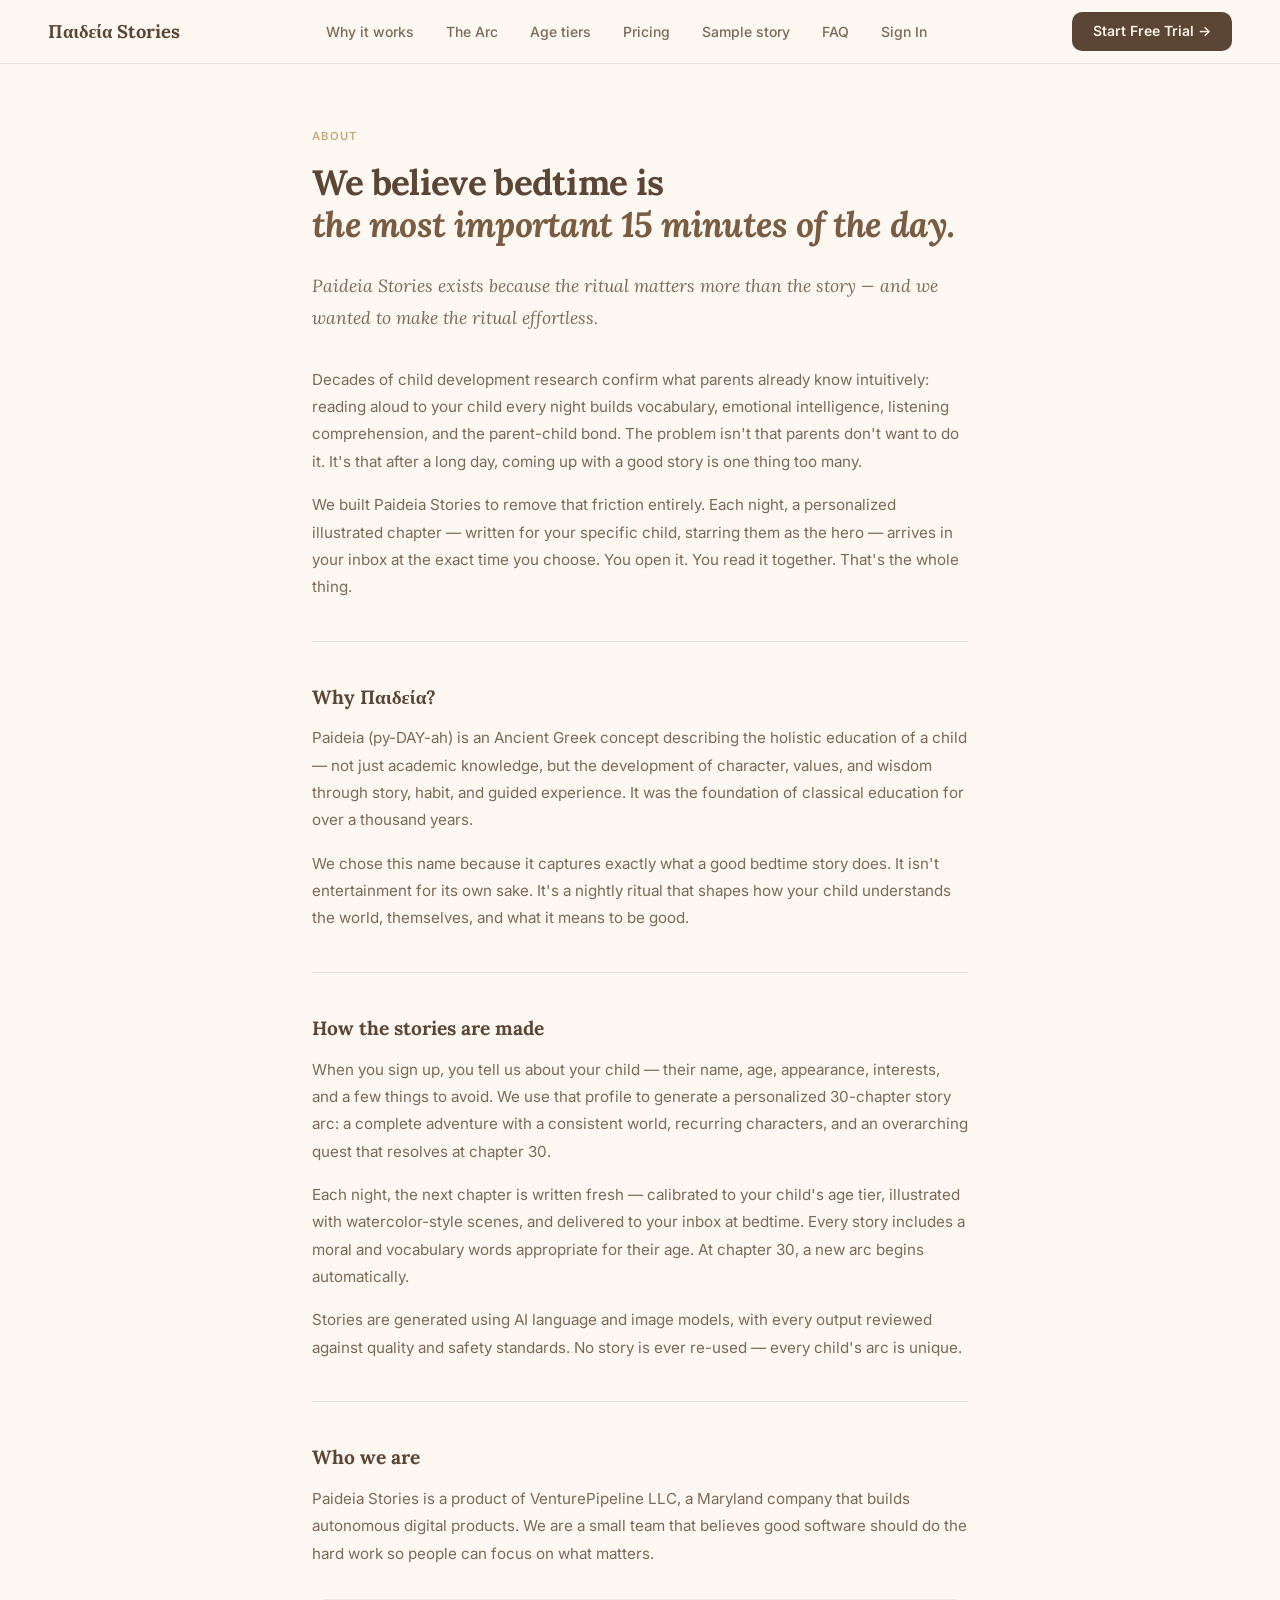
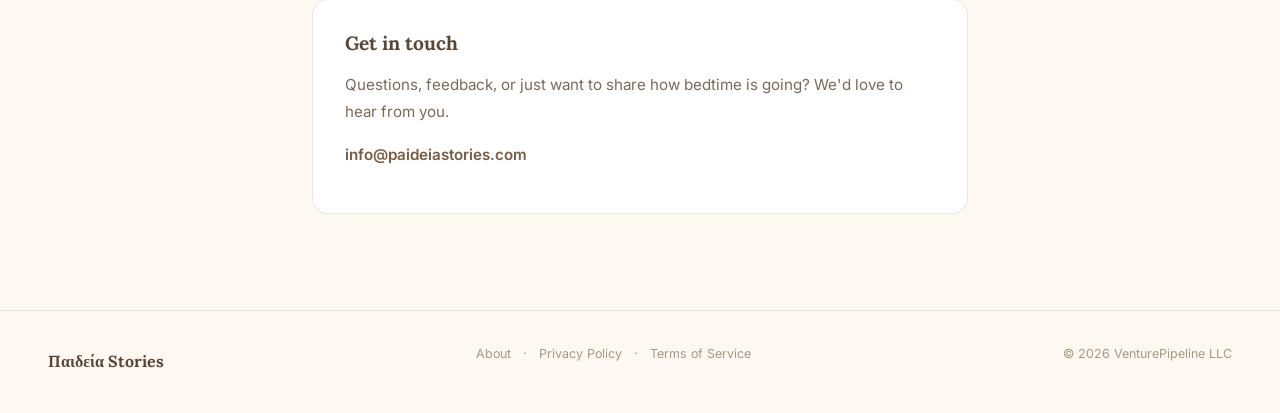
==== about/index.html @ 02741a30 "feat: add About page, favicon, nav fixes, www redirect" ====
<!DOCTYPE html>
<html lang="en">
<head>
<meta charset="UTF-8">
<link rel="icon" type="image/svg+xml" href="/favicon.svg">
<meta name="viewport" content="width=device-width, initial-scale=1.0">
<title>About — Paideia Stories</title>
<link rel="preconnect" href="https://fonts.googleapis.com">
<link rel="preconnect" href="https://fonts.gstatic.com" crossorigin>
<link href="https://fonts.googleapis.com/css2?family=Lora:ital,wght@0,400;0,600;0,700;1,400;1,600&family=Inter:wght@400;500;600;700&display=swap" rel="stylesheet">
<style>
*,*::before,*::after{box-sizing:border-box;margin:0;padding:0}
:root{
  --parchment:#fdf8f2;--parchment2:#f7f0e6;
  --brown:#5b4636;--brown-mid:#7a5c42;--brown-light:#c8a97e;
  --cream:#f9f0e3;--text:#2d2013;--muted:#7a6a58;--faint:#a89880;
  --border:rgba(91,70,54,0.12);--radius:10px;--radius-lg:16px;--radius-xl:24px;
}
html{scroll-behavior:smooth}
body{font-family:'Inter',sans-serif;background:var(--parchment);color:var(--text);font-size:16px;line-height:1.6;-webkit-font-smoothing:antialiased;min-height:100vh}
nav{position:sticky;top:0;z-index:100;background:rgba(253,248,242,0.92);backdrop-filter:blur(16px);border-bottom:1px solid var(--border);padding:0 3rem;display:flex;align-items:center;justify-content:space-between;height:64px}
.nav-logo{font-family:'Lora',serif;font-size:1.15rem;font-weight:700;color:var(--brown);text-decoration:none}
.nav-links{display:flex;align-items:center;gap:2rem;list-style:none}
.nav-links a{color:var(--muted);text-decoration:none;font-size:.875rem;font-weight:500;transition:color .15s}
.nav-links a:hover{color:var(--brown)}
.nav-cta{background:var(--brown);color:var(--cream);border:none;padding:.55rem 1.3rem;border-radius:var(--radius);font-family:'Inter',sans-serif;font-size:.875rem;font-weight:600;cursor:pointer;text-decoration:none;transition:background .15s,transform .1s}
.nav-cta:hover{background:var(--brown-mid);transform:translateY(-1px)}
.page{max-width:720px;margin:0 auto;padding:4rem 2rem 6rem}
.page-eyebrow{font-size:.7rem;font-weight:600;letter-spacing:.12em;text-transform:uppercase;color:var(--brown-light);margin-bottom:1rem}
.page-title{font-family:'Lora',serif;font-size:2.2rem;font-weight:700;letter-spacing:-.02em;color:var(--brown);line-height:1.2;margin-bottom:1.5rem}
.page-title em{font-style:italic;color:var(--brown-mid)}
.lead{font-size:1.1rem;color:var(--muted);line-height:1.8;margin-bottom:2rem;font-family:'Lora',serif;font-style:italic}
h2{font-family:'Lora',serif;font-size:1.2rem;font-weight:700;color:var(--brown);margin-bottom:.75rem;margin-top:2.5rem}
p{color:var(--muted);line-height:1.8;margin-bottom:1rem;font-size:.95rem}
.divider{border:none;border-top:1px solid var(--border);margin:2.5rem 0}
.contact-card{background:#fff;border:1px solid var(--border);border-radius:var(--radius-lg);padding:1.75rem 2rem;margin-top:2rem}
.contact-card h2{margin-top:0}
.contact-card a{color:var(--brown-mid);text-decoration:none;font-weight:600}
.contact-card a:hover{text-decoration:underline}
footer{border-top:1px solid var(--border);padding:2rem 3rem;display:flex;align-items:center;justify-content:space-between;flex-wrap:wrap;gap:1rem}
.footer-logo{font-family:'Lora',serif;font-size:1rem;font-weight:700;color:var(--brown);text-decoration:none}
footer p{font-size:.78rem;color:var(--faint)}
@media(max-width:600px){nav{padding:0 1.25rem}.nav-links{display:none}.page{padding:2.5rem 1.25rem 4rem}footer{padding:1.5rem 1.25rem}}
</style>
<!-- Meta Pixel Code -->
<script>
!function(f,b,e,v,n,t,s)
{if(f.fbq)return;n=f.fbq=function(){n.callMethod?
n.callMethod.apply(n,arguments):n.queue.push(arguments)};
if(!f._fbq)f._fbq=n;n.push=n;n.loaded=!0;n.version='2.0';
n.queue=[];t=b.createElement(e);t.async=!0;
t.src=v;s=b.getElementsByTagName(e)[0];
s.parentNode.insertBefore(t,s)}(window, document,'script',
'https://connect.facebook.net/en_US/fbevents.js');
fbq('init', '1517837789692750');
fbq('track', 'PageView');
</script>
<noscript><img height="1" width="1" style="display:none"
src="https://www.facebook.com/tr?id=1517837789692750&ev=PageView&noscript=1"
/></noscript>
<!-- End Meta Pixel Code -->
</head>
<body>

<nav>
  <a href="/" class="nav-logo">Παιδεία Stories</a>
  <ul class="nav-links">
    <li><a href="/#why">Why it works</a></li>
    <li><a href="/#arc">The Arc</a></li>
    <li><a href="/#ages">Age tiers</a></li>
    <li><a href="/#pricing">Pricing</a></li>
    <li><a href="/sample/">Sample story</a></li>
    <li><a href="/faq/">FAQ</a></li>
    <li><a href="/login/">Sign In</a></li>
  </ul>
  <a href="/start/" class="nav-cta">Start Free Trial →</a>
</nav>

<div class="page">
  <div class="page-eyebrow">About</div>
  <h1 class="page-title">We believe bedtime is<br><em>the most important 15 minutes of the day.</em></h1>

  <p class="lead">Paideia Stories exists because the ritual matters more than the story — and we wanted to make the ritual effortless.</p>

  <p>Decades of child development research confirm what parents already know intuitively: reading aloud to your child every night builds vocabulary, emotional intelligence, listening comprehension, and the parent-child bond. The problem isn't that parents don't want to do it. It's that after a long day, coming up with a good story is one thing too many.</p>

  <p>We built Paideia Stories to remove that friction entirely. Each night, a personalized illustrated chapter — written for your specific child, starring them as the hero — arrives in your inbox at the exact time you choose. You open it. You read it together. That's the whole thing.</p>

  <hr class="divider">

  <h2>Why Παιδεία?</h2>

  <p>Paideia (py-DAY-ah) is an Ancient Greek concept describing the holistic education of a child — not just academic knowledge, but the development of character, values, and wisdom through story, habit, and guided experience. It was the foundation of classical education for over a thousand years.</p>

  <p>We chose this name because it captures exactly what a good bedtime story does. It isn't entertainment for its own sake. It's a nightly ritual that shapes how your child understands the world, themselves, and what it means to be good.</p>

  <hr class="divider">

  <h2>How the stories are made</h2>

  <p>When you sign up, you tell us about your child — their name, age, appearance, interests, and a few things to avoid. We use that profile to generate a personalized 30-chapter story arc: a complete adventure with a consistent world, recurring characters, and an overarching quest that resolves at chapter 30.</p>

  <p>Each night, the next chapter is written fresh — calibrated to your child's age tier, illustrated with watercolor-style scenes, and delivered to your inbox at bedtime. Every story includes a moral and vocabulary words appropriate for their age. At chapter 30, a new arc begins automatically.</p>

  <p>Stories are generated using AI language and image models, with every output reviewed against quality and safety standards. No story is ever re-used — every child's arc is unique.</p>

  <hr class="divider">

  <h2>Who we are</h2>

  <p>Paideia Stories is a product of VenturePipeline LLC, a Maryland company that builds autonomous digital products. We are a small team that believes good software should do the hard work so people can focus on what matters.</p>

  <div class="contact-card">
    <h2>Get in touch</h2>
    <p>Questions, feedback, or just want to share how bedtime is going? We'd love to hear from you.</p>
    <p><a href="mailto:info@paideiastories.com">info@paideiastories.com</a></p>
  </div>
</div>

<footer>
  <a href="/" class="footer-logo">Παιδεία Stories</a>
  <p>
    <a href="/about/" style="color:inherit;text-decoration:none">About</a>
    <span style="margin:0 0.5rem">·</span>
    <a href="/privacy/" style="color:inherit;text-decoration:none">Privacy Policy</a>
    <span style="margin:0 0.5rem">·</span>
    <a href="/terms/" style="color:inherit;text-decoration:none">Terms of Service</a>
  </p>
  <p>© 2026 VenturePipeline LLC</p>
</footer>

</body>
</html>
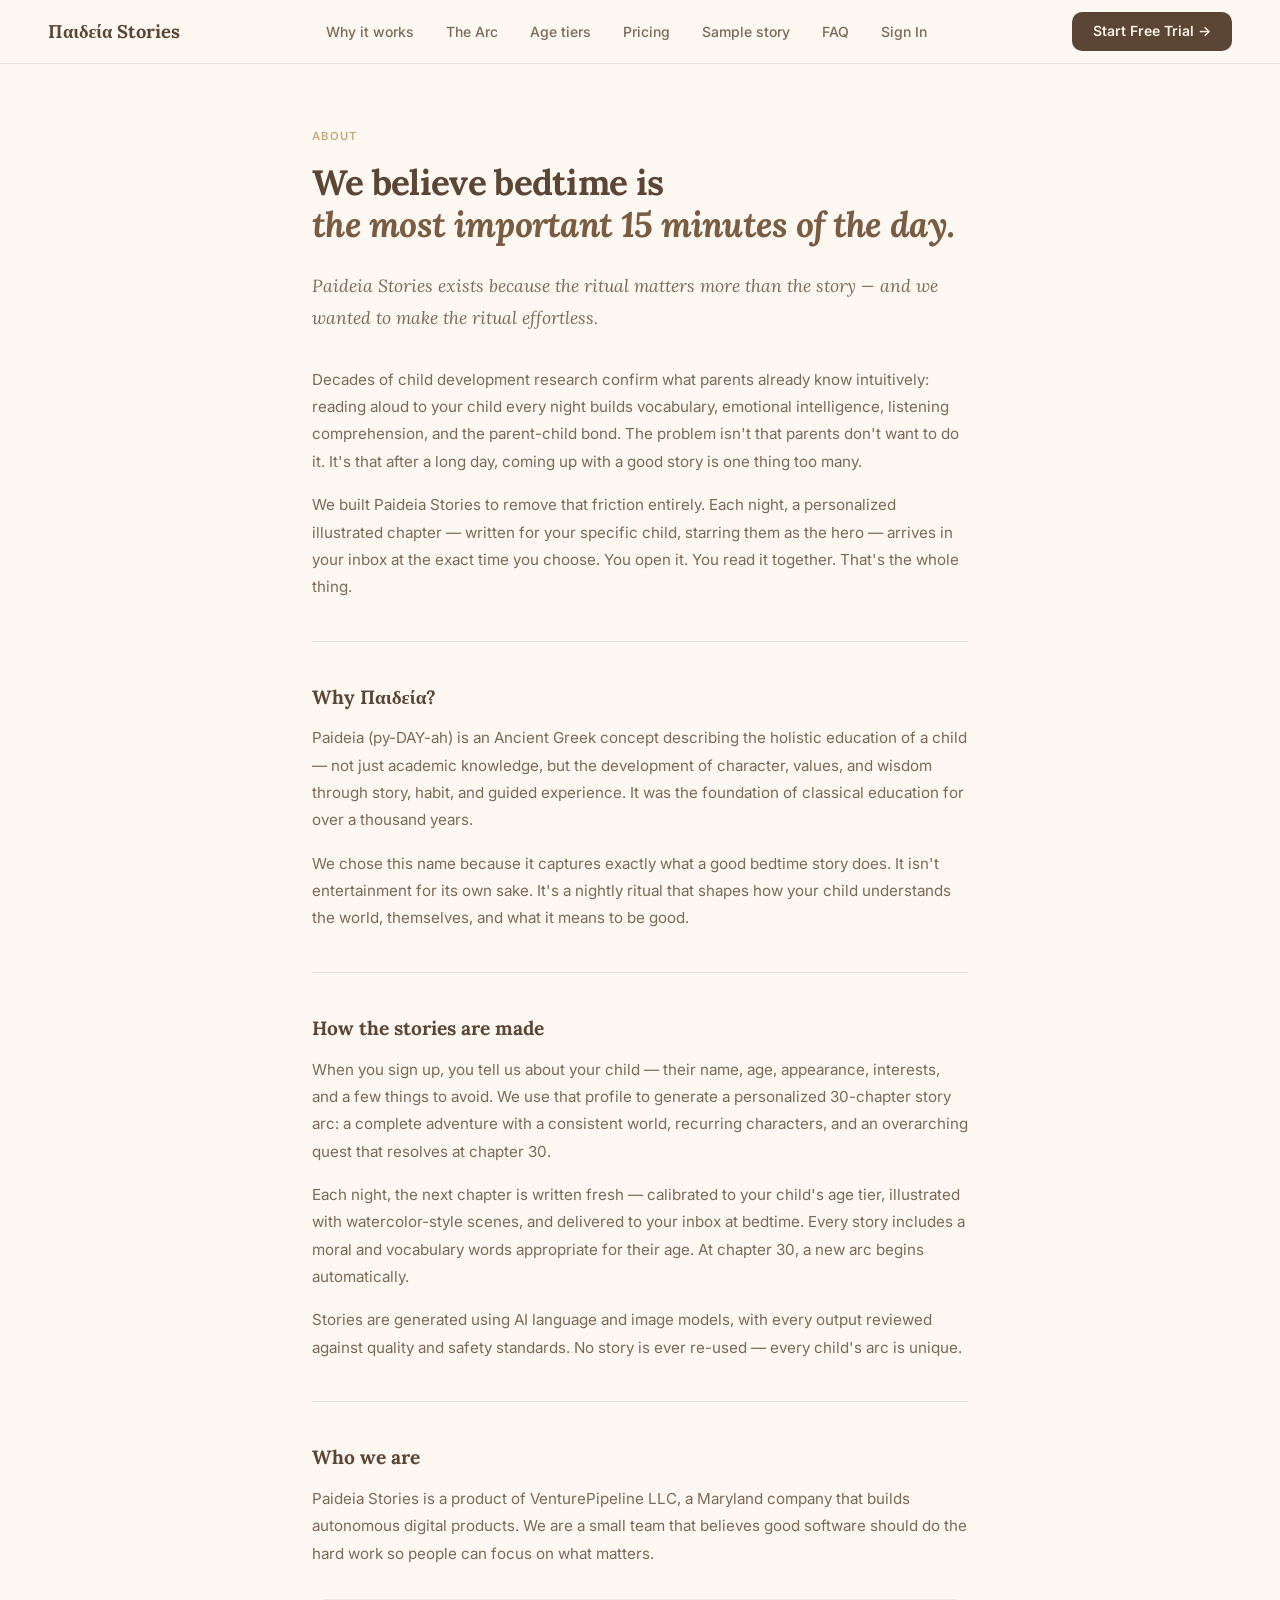
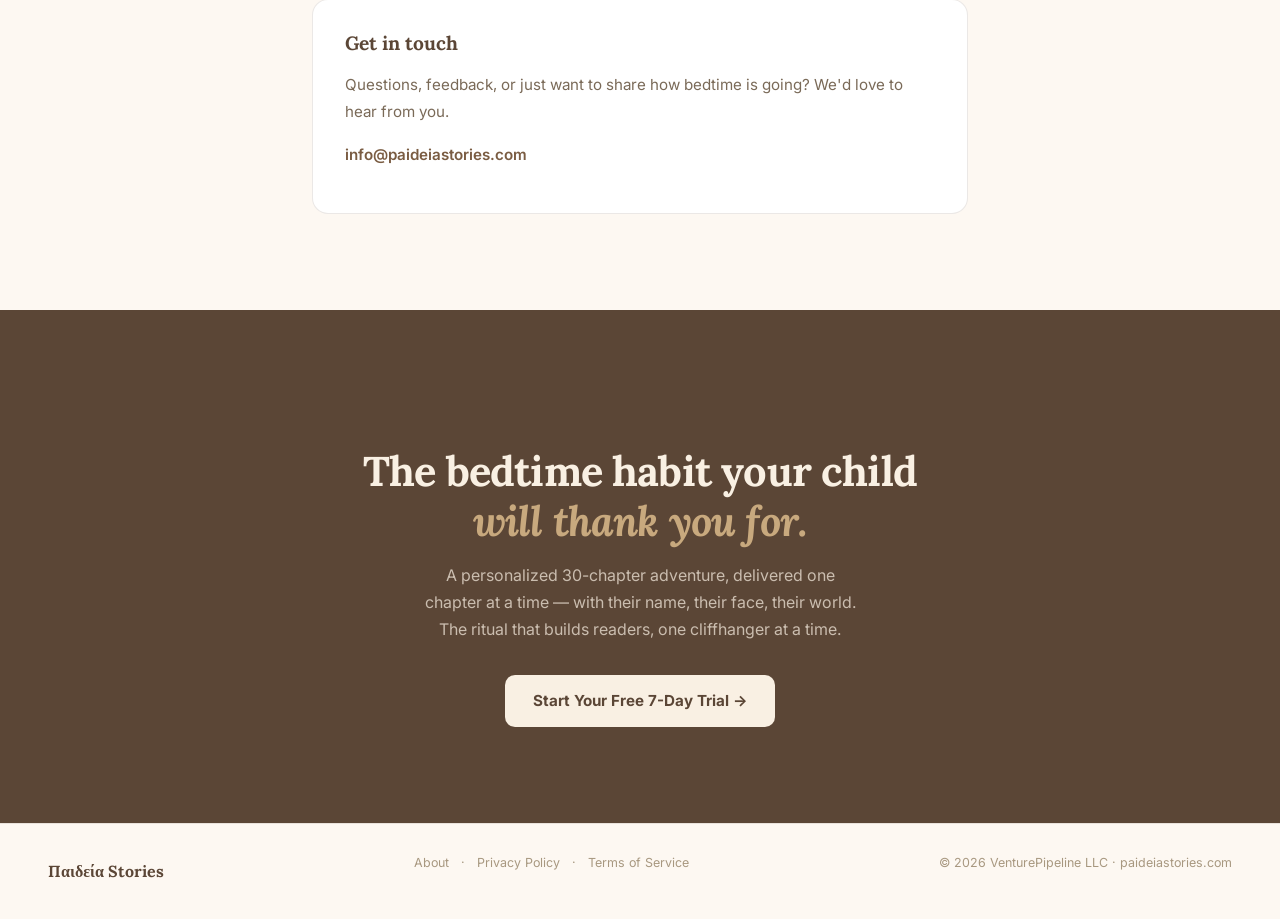
==== commit ef95e2bb: "fix: add CTA band and consistent footer to all pages" ====
--- a/about/index.html
+++ b/about/index.html
@@ -41,6 +41,15 @@
 .footer-logo{font-family:'Lora',serif;font-size:1rem;font-weight:700;color:var(--brown);text-decoration:none}
 footer p{font-size:.78rem;color:var(--faint)}
 @media(max-width:600px){nav{padding:0 1.25rem}.nav-links{display:none}.page{padding:2.5rem 1.25rem 4rem}footer{padding:1.5rem 1.25rem}}
+.footer-logo{font-family:'Lora',serif;font-size:1rem;font-weight:700;color:var(--brown);text-decoration:none}
+footer{border-top:1px solid var(--border);padding:1.75rem 3rem;display:flex;align-items:center;justify-content:space-between;flex-wrap:wrap;gap:1rem}
+footer p{font-size:.78rem;color:var(--faint)}
+.cta-section{background:var(--brown);padding:6rem 3rem;text-align:center}
+.cta-section h2{font-family:'Lora',serif;font-size:clamp(1.9rem,4vw,2.6rem);font-weight:700;letter-spacing:-.02em;line-height:1.2;color:var(--cream);margin-bottom:1rem}
+.cta-section h2 em{font-style:italic;color:var(--brown-light)}
+.cta-section p{color:rgba(249,240,227,.7);font-size:1rem;max-width:440px;margin:0 auto 2rem;line-height:1.7}
+.btn-primary-light{display:inline-flex;align-items:center;gap:.5rem;background:var(--cream);color:var(--brown);border:none;padding:.875rem 1.75rem;border-radius:var(--radius);font-family:'Inter',sans-serif;font-size:.95rem;font-weight:700;text-decoration:none;transition:background .15s,transform .1s;cursor:pointer}
+.btn-primary-light:hover{background:var(--parchment2);transform:translateY(-1px)}
 </style>
 <!-- Meta Pixel Code -->
 <script>
@@ -117,6 +126,12 @@
   </div>
 </div>
 
+<section class="cta-section">
+  <h2>The bedtime habit your child<br><em>will thank you for.</em></h2>
+  <p>A personalized 30-chapter adventure, delivered one chapter at a time — with their name, their face, their world. The ritual that builds readers, one cliffhanger at a time.</p>
+  <a href="/start/" class="btn-primary-light">Start Your Free 7-Day Trial →</a>
+</section>
+
 <footer>
   <a href="/" class="footer-logo">Παιδεία Stories</a>
   <p>
@@ -126,7 +141,7 @@
     <span style="margin:0 0.5rem">·</span>
     <a href="/terms/" style="color:inherit;text-decoration:none">Terms of Service</a>
   </p>
-  <p>© 2026 VenturePipeline LLC</p>
+  <p>© 2026 VenturePipeline LLC · paideiastories.com</p>
 </footer>
 
 </body>
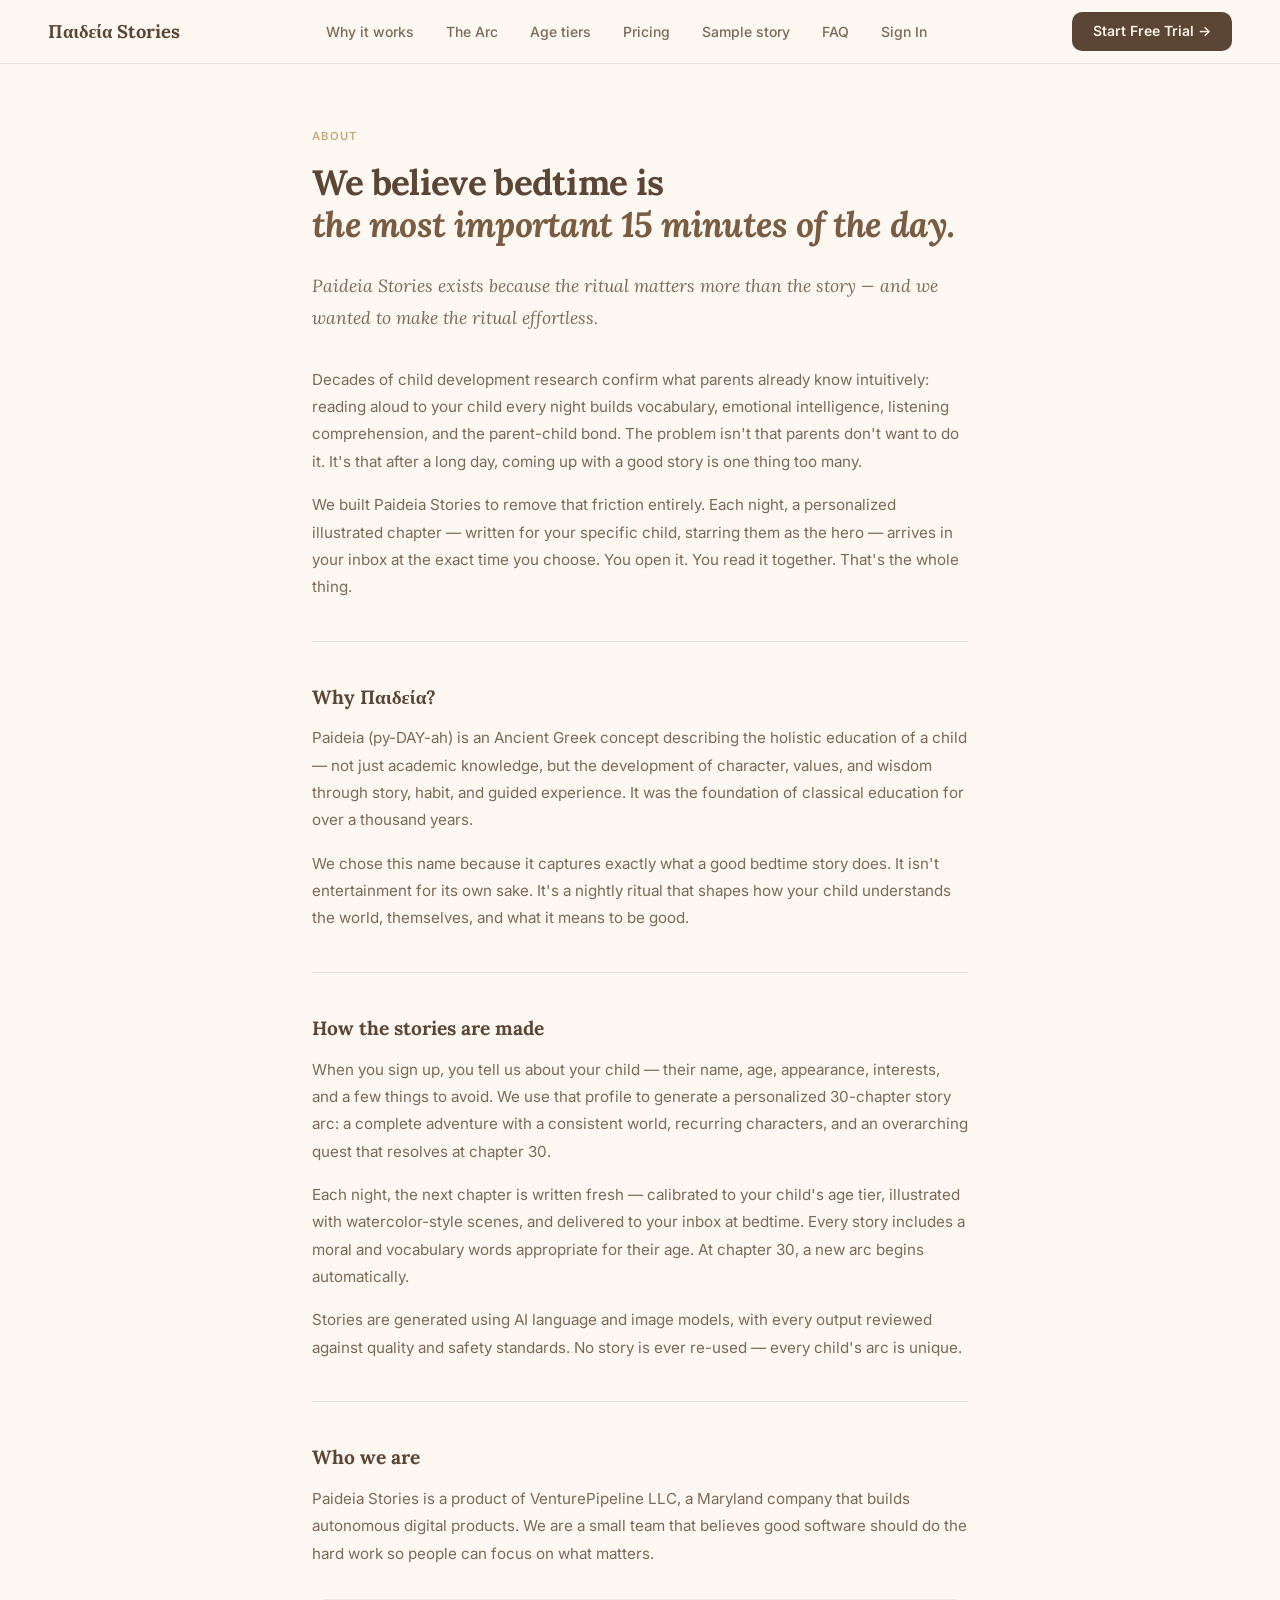
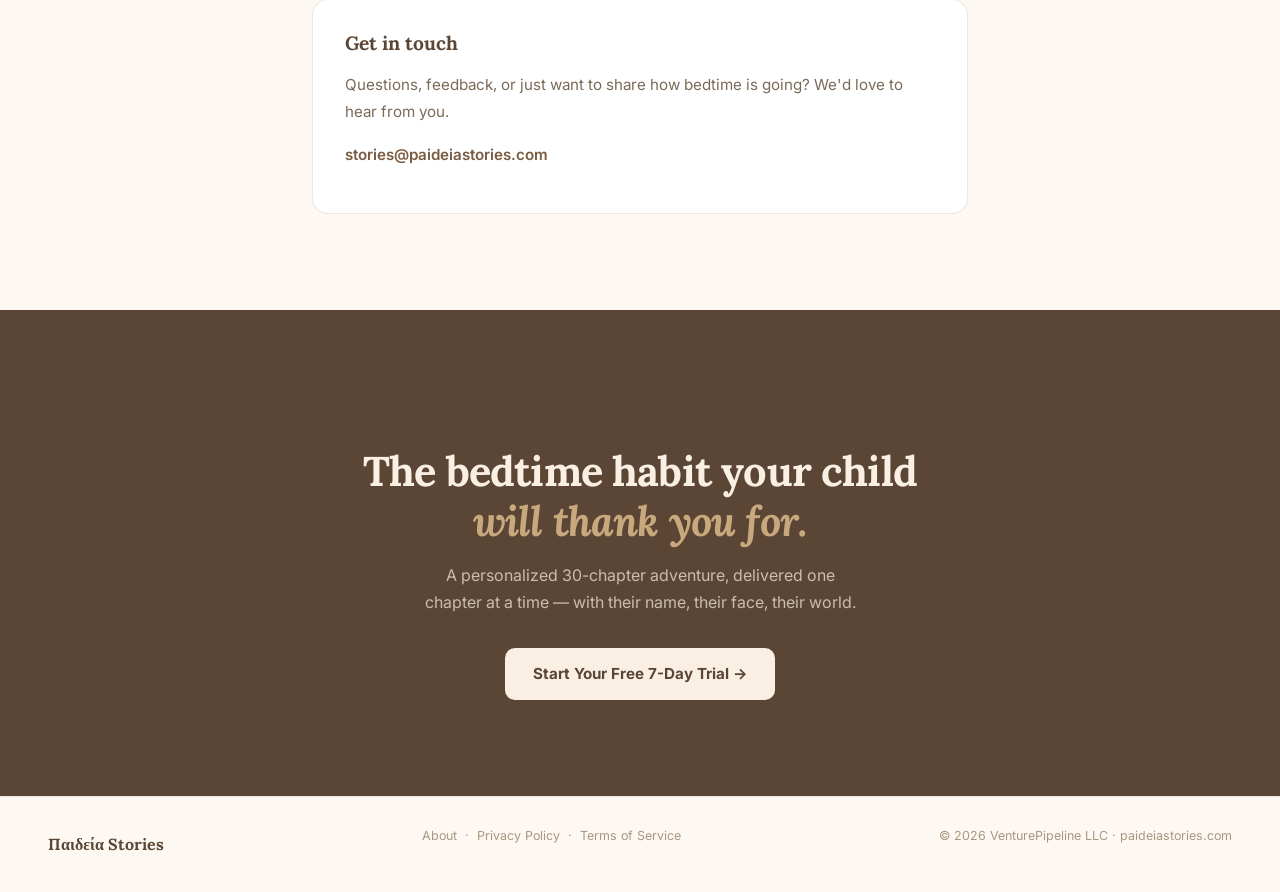
==== commit bb9fa0ce: "refactor: shared CSS/JS + hamburger mobile nav across all 11 pages" ====
--- a/about/index.html
+++ b/about/index.html
@@ -8,23 +8,10 @@
 <link rel="preconnect" href="https://fonts.googleapis.com">
 <link rel="preconnect" href="https://fonts.gstatic.com" crossorigin>
 <link href="https://fonts.googleapis.com/css2?family=Lora:ital,wght@0,400;0,600;0,700;1,400;1,600&family=Inter:wght@400;500;600;700&display=swap" rel="stylesheet">
+<link rel="stylesheet" href="/css/paideia.css">
+<script src="/js/pixel.js"></script>
+<noscript><img height="1" width="1" style="display:none" src="https://www.facebook.com/tr?id=1517837789692750&ev=PageView&noscript=1"/></noscript>
 <style>
-*,*::before,*::after{box-sizing:border-box;margin:0;padding:0}
-:root{
-  --parchment:#fdf8f2;--parchment2:#f7f0e6;
-  --brown:#5b4636;--brown-mid:#7a5c42;--brown-light:#c8a97e;
-  --cream:#f9f0e3;--text:#2d2013;--muted:#7a6a58;--faint:#a89880;
-  --border:rgba(91,70,54,0.12);--radius:10px;--radius-lg:16px;--radius-xl:24px;
-}
-html{scroll-behavior:smooth}
-body{font-family:'Inter',sans-serif;background:var(--parchment);color:var(--text);font-size:16px;line-height:1.6;-webkit-font-smoothing:antialiased;min-height:100vh}
-nav{position:sticky;top:0;z-index:100;background:rgba(253,248,242,0.92);backdrop-filter:blur(16px);border-bottom:1px solid var(--border);padding:0 3rem;display:flex;align-items:center;justify-content:space-between;height:64px}
-.nav-logo{font-family:'Lora',serif;font-size:1.15rem;font-weight:700;color:var(--brown);text-decoration:none}
-.nav-links{display:flex;align-items:center;gap:2rem;list-style:none}
-.nav-links a{color:var(--muted);text-decoration:none;font-size:.875rem;font-weight:500;transition:color .15s}
-.nav-links a:hover{color:var(--brown)}
-.nav-cta{background:var(--brown);color:var(--cream);border:none;padding:.55rem 1.3rem;border-radius:var(--radius);font-family:'Inter',sans-serif;font-size:.875rem;font-weight:600;cursor:pointer;text-decoration:none;transition:background .15s,transform .1s}
-.nav-cta:hover{background:var(--brown-mid);transform:translateY(-1px)}
 .page{max-width:720px;margin:0 auto;padding:4rem 2rem 6rem}
 .page-eyebrow{font-size:.7rem;font-weight:600;letter-spacing:.12em;text-transform:uppercase;color:var(--brown-light);margin-bottom:1rem}
 .page-title{font-family:'Lora',serif;font-size:2.2rem;font-weight:700;letter-spacing:-.02em;color:var(--brown);line-height:1.2;margin-bottom:1.5rem}
@@ -37,41 +24,12 @@
 .contact-card h2{margin-top:0}
 .contact-card a{color:var(--brown-mid);text-decoration:none;font-weight:600}
 .contact-card a:hover{text-decoration:underline}
-footer{border-top:1px solid var(--border);padding:2rem 3rem;display:flex;align-items:center;justify-content:space-between;flex-wrap:wrap;gap:1rem}
-.footer-logo{font-family:'Lora',serif;font-size:1rem;font-weight:700;color:var(--brown);text-decoration:none}
-footer p{font-size:.78rem;color:var(--faint)}
-@media(max-width:600px){nav{padding:0 1.25rem}.nav-links{display:none}.page{padding:2.5rem 1.25rem 4rem}footer{padding:1.5rem 1.25rem}}
-.footer-logo{font-family:'Lora',serif;font-size:1rem;font-weight:700;color:var(--brown);text-decoration:none}
-footer{border-top:1px solid var(--border);padding:1.75rem 3rem;display:flex;align-items:center;justify-content:space-between;flex-wrap:wrap;gap:1rem}
-footer p{font-size:.78rem;color:var(--faint)}
-.cta-section{background:var(--brown);padding:6rem 3rem;text-align:center}
-.cta-section h2{font-family:'Lora',serif;font-size:clamp(1.9rem,4vw,2.6rem);font-weight:700;letter-spacing:-.02em;line-height:1.2;color:var(--cream);margin-bottom:1rem}
-.cta-section h2 em{font-style:italic;color:var(--brown-light)}
-.cta-section p{color:rgba(249,240,227,.7);font-size:1rem;max-width:440px;margin:0 auto 2rem;line-height:1.7}
-.btn-primary-light{display:inline-flex;align-items:center;gap:.5rem;background:var(--cream);color:var(--brown);border:none;padding:.875rem 1.75rem;border-radius:var(--radius);font-family:'Inter',sans-serif;font-size:.95rem;font-weight:700;text-decoration:none;transition:background .15s,transform .1s;cursor:pointer}
-.btn-primary-light:hover{background:var(--parchment2);transform:translateY(-1px)}
+@media(max-width:600px){.page{padding:2.5rem 1.25rem 4rem}}
 </style>
-<!-- Meta Pixel Code -->
-<script>
-!function(f,b,e,v,n,t,s)
-{if(f.fbq)return;n=f.fbq=function(){n.callMethod?
-n.callMethod.apply(n,arguments):n.queue.push(arguments)};
-if(!f._fbq)f._fbq=n;n.push=n;n.loaded=!0;n.version='2.0';
-n.queue=[];t=b.createElement(e);t.async=!0;
-t.src=v;s=b.getElementsByTagName(e)[0];
-s.parentNode.insertBefore(t,s)}(window, document,'script',
-'https://connect.facebook.net/en_US/fbevents.js');
-fbq('init', '1517837789692750');
-fbq('track', 'PageView');
-</script>
-<noscript><img height="1" width="1" style="display:none"
-src="https://www.facebook.com/tr?id=1517837789692750&ev=PageView&noscript=1"
-/></noscript>
-<!-- End Meta Pixel Code -->
 </head>
 <body>
 
-<nav>
+<nav class="site-nav">
   <a href="/" class="nav-logo">Παιδεία Stories</a>
   <ul class="nav-links">
     <li><a href="/#why">Why it works</a></li>
@@ -83,7 +41,21 @@
     <li><a href="/login/">Sign In</a></li>
   </ul>
   <a href="/start/" class="nav-cta">Start Free Trial →</a>
+  <button class="nav-hamburger" id="nav-hamburger" aria-label="Open menu">
+    <span></span><span></span><span></span>
+  </button>
 </nav>
+<div class="nav-mobile" id="nav-mobile">
+  <a href="/#why">Why it works</a>
+  <a href="/#arc">The Arc</a>
+  <a href="/#ages">Age tiers</a>
+  <a href="/#pricing">Pricing</a>
+  <a href="/sample/">Sample story</a>
+  <a href="/faq/">FAQ</a>
+  <a href="/login/">Sign In</a>
+  <a href="/start/" class="nav-cta-mobile">Start Free Trial →</a>
+</div>
+<script src="/js/nav.js"></script>
 
 <div class="page">
   <div class="page-eyebrow">About</div>
@@ -98,51 +70,38 @@
   <hr class="divider">
 
   <h2>Why Παιδεία?</h2>
-
   <p>Paideia (py-DAY-ah) is an Ancient Greek concept describing the holistic education of a child — not just academic knowledge, but the development of character, values, and wisdom through story, habit, and guided experience. It was the foundation of classical education for over a thousand years.</p>
-
   <p>We chose this name because it captures exactly what a good bedtime story does. It isn't entertainment for its own sake. It's a nightly ritual that shapes how your child understands the world, themselves, and what it means to be good.</p>
 
   <hr class="divider">
 
   <h2>How the stories are made</h2>
-
   <p>When you sign up, you tell us about your child — their name, age, appearance, interests, and a few things to avoid. We use that profile to generate a personalized 30-chapter story arc: a complete adventure with a consistent world, recurring characters, and an overarching quest that resolves at chapter 30.</p>
-
   <p>Each night, the next chapter is written fresh — calibrated to your child's age tier, illustrated with watercolor-style scenes, and delivered to your inbox at bedtime. Every story includes a moral and vocabulary words appropriate for their age. At chapter 30, a new arc begins automatically.</p>
-
   <p>Stories are generated using AI language and image models, with every output reviewed against quality and safety standards. No story is ever re-used — every child's arc is unique.</p>
 
   <hr class="divider">
 
   <h2>Who we are</h2>
-
   <p>Paideia Stories is a product of VenturePipeline LLC, a Maryland company that builds autonomous digital products. We are a small team that believes good software should do the hard work so people can focus on what matters.</p>
 
   <div class="contact-card">
     <h2>Get in touch</h2>
     <p>Questions, feedback, or just want to share how bedtime is going? We'd love to hear from you.</p>
-    <p><a href="mailto:info@paideiastories.com">info@paideiastories.com</a></p>
+    <p><a href="mailto:stories@paideiastories.com">stories@paideiastories.com</a></p>
   </div>
 </div>
 
 <section class="cta-section">
   <h2>The bedtime habit your child<br><em>will thank you for.</em></h2>
-  <p>A personalized 30-chapter adventure, delivered one chapter at a time — with their name, their face, their world. The ritual that builds readers, one cliffhanger at a time.</p>
+  <p>A personalized 30-chapter adventure, delivered one chapter at a time — with their name, their face, their world.</p>
   <a href="/start/" class="btn-primary-light">Start Your Free 7-Day Trial →</a>
 </section>
 
-<footer>
+<footer class="site-footer">
   <a href="/" class="footer-logo">Παιδεία Stories</a>
-  <p>
-    <a href="/about/" style="color:inherit;text-decoration:none">About</a>
-    <span style="margin:0 0.5rem">·</span>
-    <a href="/privacy/" style="color:inherit;text-decoration:none">Privacy Policy</a>
-    <span style="margin:0 0.5rem">·</span>
-    <a href="/terms/" style="color:inherit;text-decoration:none">Terms of Service</a>
-  </p>
+  <p><a href="/about/" style="color:inherit;text-decoration:none">About</a><span style="margin:0 .5rem">·</span><a href="/privacy/" style="color:inherit;text-decoration:none">Privacy Policy</a><span style="margin:0 .5rem">·</span><a href="/terms/" style="color:inherit;text-decoration:none">Terms of Service</a></p>
   <p>© 2026 VenturePipeline LLC · paideiastories.com</p>
 </footer>
-
 </body>
 </html>
--- a/css/paideia.css
+++ b/css/paideia.css
@@ -0,0 +1,94 @@
+/* Paideia Stories — Shared Stylesheet */
+
+*,*::before,*::after{box-sizing:border-box;margin:0;padding:0}
+
+:root{
+  --parchment:#fdf8f2;--parchment2:#f7f0e6;
+  --brown:#5b4636;--brown-mid:#7a5c42;--brown-light:#c8a97e;
+  --cream:#f9f0e3;--text:#2d2013;--muted:#7a6a58;--faint:#a89880;
+  --border:rgba(91,70,54,0.12);--radius:10px;--radius-lg:16px;--radius-xl:24px;
+  --green:#3a6b4a;--green-bg:rgba(58,107,74,.08);--green-border:rgba(58,107,74,.25);
+  --red:#8b2c2c;--red-bg:rgba(139,44,44,.07);--red-border:rgba(139,44,44,.2);
+}
+
+html{scroll-behavior:smooth}
+body{font-family:'Inter',sans-serif;background:var(--parchment);color:var(--text);font-size:16px;line-height:1.6;-webkit-font-smoothing:antialiased}
+
+/* ─── NAV ─── */
+nav.site-nav{position:sticky;top:0;z-index:100;background:rgba(253,248,242,0.92);backdrop-filter:blur(16px);border-bottom:1px solid var(--border);padding:0 3rem;display:flex;align-items:center;justify-content:space-between;height:64px}
+.nav-logo{font-family:'Lora',serif;font-size:1.15rem;font-weight:700;color:var(--brown);text-decoration:none}
+.nav-links{display:flex;align-items:center;gap:2rem;list-style:none}
+.nav-links a{color:var(--muted);text-decoration:none;font-size:.875rem;font-weight:500;transition:color .15s}
+.nav-links a:hover{color:var(--brown)}
+.nav-cta{background:var(--brown);color:var(--cream);border:none;padding:.55rem 1.3rem;border-radius:var(--radius);font-family:'Inter',sans-serif;font-size:.875rem;font-weight:600;cursor:pointer;text-decoration:none;transition:background .15s,transform .1s}
+.nav-cta:hover{background:var(--brown-mid);transform:translateY(-1px)}
+
+/* Hamburger button */
+.nav-hamburger{display:none;flex-direction:column;justify-content:center;gap:5px;background:none;border:none;cursor:pointer;padding:.4rem;margin-left:.5rem;flex-shrink:0}
+.nav-hamburger span{display:block;width:22px;height:2px;background:var(--brown);border-radius:2px;transition:transform .2s,opacity .2s}
+.nav-hamburger.open span:nth-child(1){transform:translateY(7px) rotate(45deg)}
+.nav-hamburger.open span:nth-child(2){opacity:0}
+.nav-hamburger.open span:nth-child(3){transform:translateY(-7px) rotate(-45deg)}
+
+/* Mobile dropdown */
+.nav-mobile{display:none;position:fixed;top:64px;left:0;right:0;background:rgba(253,248,242,0.98);backdrop-filter:blur(16px);border-bottom:1px solid var(--border);padding:1rem 1.5rem 1.5rem;flex-direction:column;z-index:99}
+.nav-mobile.open{display:flex}
+.nav-mobile a{color:var(--muted);text-decoration:none;font-size:.95rem;font-weight:500;padding:.65rem 0;border-bottom:1px solid var(--border);transition:color .15s;display:block}
+.nav-mobile a:last-child{border-bottom:none}
+.nav-mobile a:hover{color:var(--brown)}
+.nav-mobile .nav-cta-mobile{display:block;margin-top:.75rem;text-align:center;background:var(--brown);color:var(--cream) !important;padding:.7rem 1.3rem;border-radius:var(--radius);font-weight:600;font-size:.9rem;border-bottom:none !important}
+.nav-mobile .nav-cta-mobile:hover{background:var(--brown-mid)}
+
+/* ─── BUTTONS ─── */
+.btn-primary{display:inline-flex;align-items:center;gap:.5rem;background:var(--brown);color:var(--cream);border:none;padding:.875rem 1.75rem;border-radius:var(--radius);font-family:'Inter',sans-serif;font-size:.95rem;font-weight:600;text-decoration:none;transition:background .15s,transform .1s;cursor:pointer}
+.btn-primary:hover{background:var(--brown-mid);transform:translateY(-1px)}
+.btn-primary:disabled{opacity:.6;cursor:not-allowed;transform:none}
+.btn-primary-light{display:inline-flex;align-items:center;gap:.5rem;background:var(--cream);color:var(--brown);border:none;padding:.875rem 1.75rem;border-radius:var(--radius);font-family:'Inter',sans-serif;font-size:.95rem;font-weight:700;text-decoration:none;transition:background .15s,transform .1s;cursor:pointer}
+.btn-primary-light:hover{background:var(--parchment2);transform:translateY(-1px)}
+.btn-ghost{display:inline-flex;align-items:center;gap:.5rem;background:transparent;color:var(--muted);border:1px solid var(--border);padding:.875rem 1.5rem;border-radius:var(--radius);font-family:'Inter',sans-serif;font-size:.95rem;font-weight:500;text-decoration:none;transition:border-color .15s,color .15s;cursor:pointer}
+.btn-ghost:hover{border-color:var(--brown-light);color:var(--brown)}
+
+/* ─── FOOTER ─── */
+footer.site-footer{border-top:1px solid var(--border);padding:1.75rem 3rem;display:flex;align-items:center;justify-content:space-between;flex-wrap:wrap;gap:1rem}
+.footer-logo{font-family:'Lora',serif;font-size:1rem;font-weight:700;color:var(--brown);text-decoration:none}
+footer.site-footer p{font-size:.78rem;color:var(--faint)}
+
+/* ─── CTA SECTION ─── */
+.cta-section{background:var(--brown);padding:6rem 3rem;text-align:center}
+.cta-section h2{font-family:'Lora',serif;font-size:clamp(1.9rem,4vw,2.6rem);font-weight:700;letter-spacing:-.02em;line-height:1.2;color:var(--cream);margin-bottom:1rem}
+.cta-section h2 em{font-style:italic;color:var(--brown-light)}
+.cta-section p{color:rgba(249,240,227,.7);font-size:1rem;max-width:440px;margin:0 auto 2rem;line-height:1.7}
+
+/* ─── MESSAGES ─── */
+.msg{display:none;padding:.75rem 1rem;border-radius:var(--radius);font-size:.85rem;margin-top:.75rem;line-height:1.55;text-align:left}
+.msg-success{background:var(--green-bg);color:var(--green);border:1px solid var(--green-border)}
+.msg-error{background:var(--red-bg);color:var(--red);border:1px solid var(--red-border)}
+
+/* ─── EYEBROW ─── */
+.eyebrow{display:inline-flex;align-items:center;gap:.5rem;font-size:.72rem;font-weight:600;letter-spacing:.12em;text-transform:uppercase;color:var(--brown-light);background:rgba(200,169,126,.15);border:1px solid rgba(200,169,126,.4);border-radius:100px;padding:.35rem 1rem;margin-bottom:1.75rem}
+
+/* ─── FORM SHARED ─── */
+.field{display:flex;flex-direction:column;gap:.4rem;margin-bottom:1rem}
+.field label{font-size:.8rem;font-weight:600;color:var(--muted)}
+.field input,.field select{background:var(--parchment);border:1px solid var(--border);border-radius:var(--radius);padding:.72rem .9rem;color:var(--text);font-family:'Inter',sans-serif;font-size:.92rem;transition:border-color .15s,box-shadow .15s;outline:none;width:100%}
+.field input::placeholder{color:var(--faint)}
+.field input:focus,.field select:focus{border-color:var(--brown-light);box-shadow:0 0 0 3px rgba(200,169,126,.2)}
+.field input.invalid,.field select.invalid{border-color:rgba(200,50,50,.7);box-shadow:0 0 0 3px rgba(200,50,50,.1)}
+.form-error{display:none;margin-top:.75rem;padding:.75rem 1rem;border-radius:var(--radius);background:rgba(200,50,50,.08);border:1px solid rgba(200,50,50,.2);color:#c03232;font-size:.84rem}
+.form-error.visible{display:block}
+.form-panel{background:#fff;border:1px solid var(--border);border-radius:var(--radius-xl);padding:2.25rem;position:relative;overflow:hidden;box-shadow:0 8px 40px rgba(91,70,54,.08)}
+.form-panel::before{content:'';position:absolute;top:0;left:0;right:0;height:3px;background:linear-gradient(90deg,var(--brown),var(--brown-light))}
+
+/* ─── RESPONSIVE ─── */
+@media(max-width:900px){
+  nav.site-nav{padding:0 1.5rem}
+  .nav-links{display:none}
+  .nav-cta{display:none}
+  .nav-hamburger{display:flex}
+  footer.site-footer{padding:1.5rem}
+  .cta-section{padding:4rem 1.5rem}
+}
+@media(max-width:600px){
+  nav.site-nav{padding:0 1.25rem}
+  footer.site-footer{padding:1.25rem 1rem;flex-direction:column;text-align:center}
+}
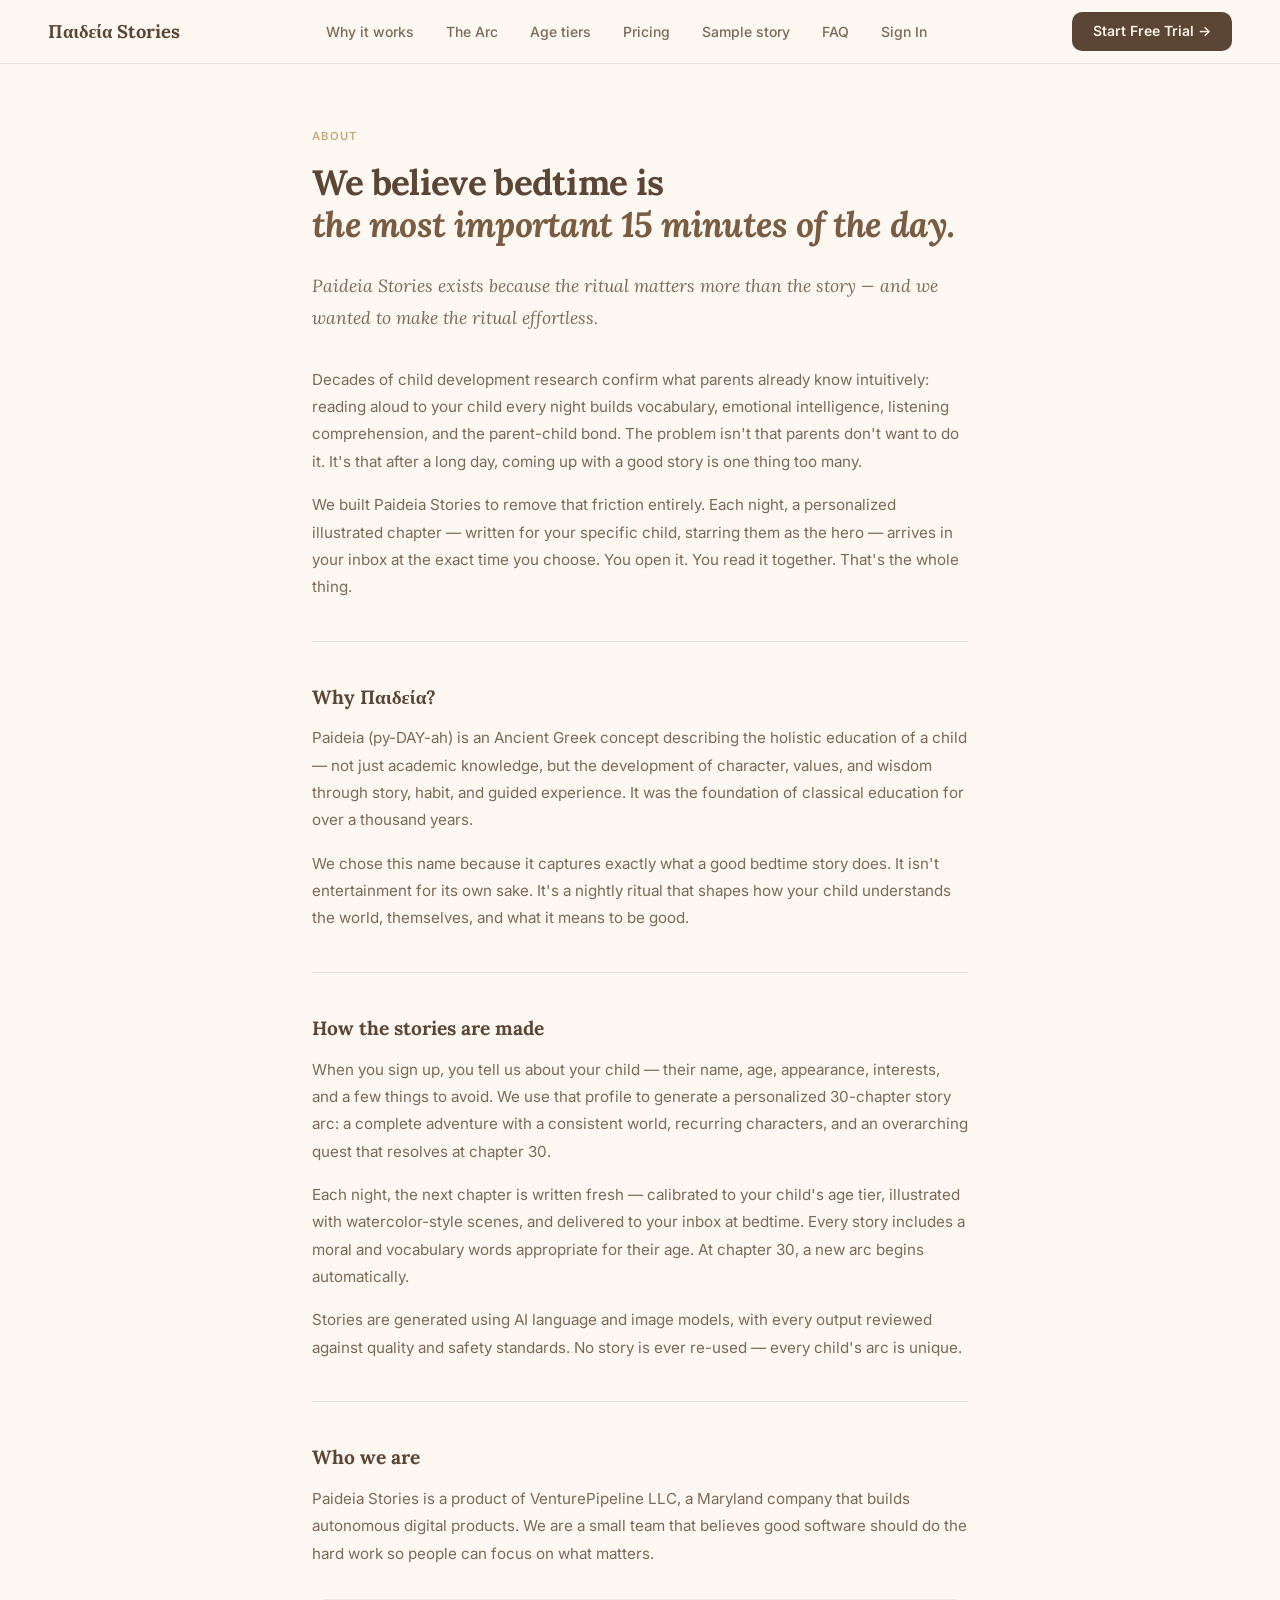
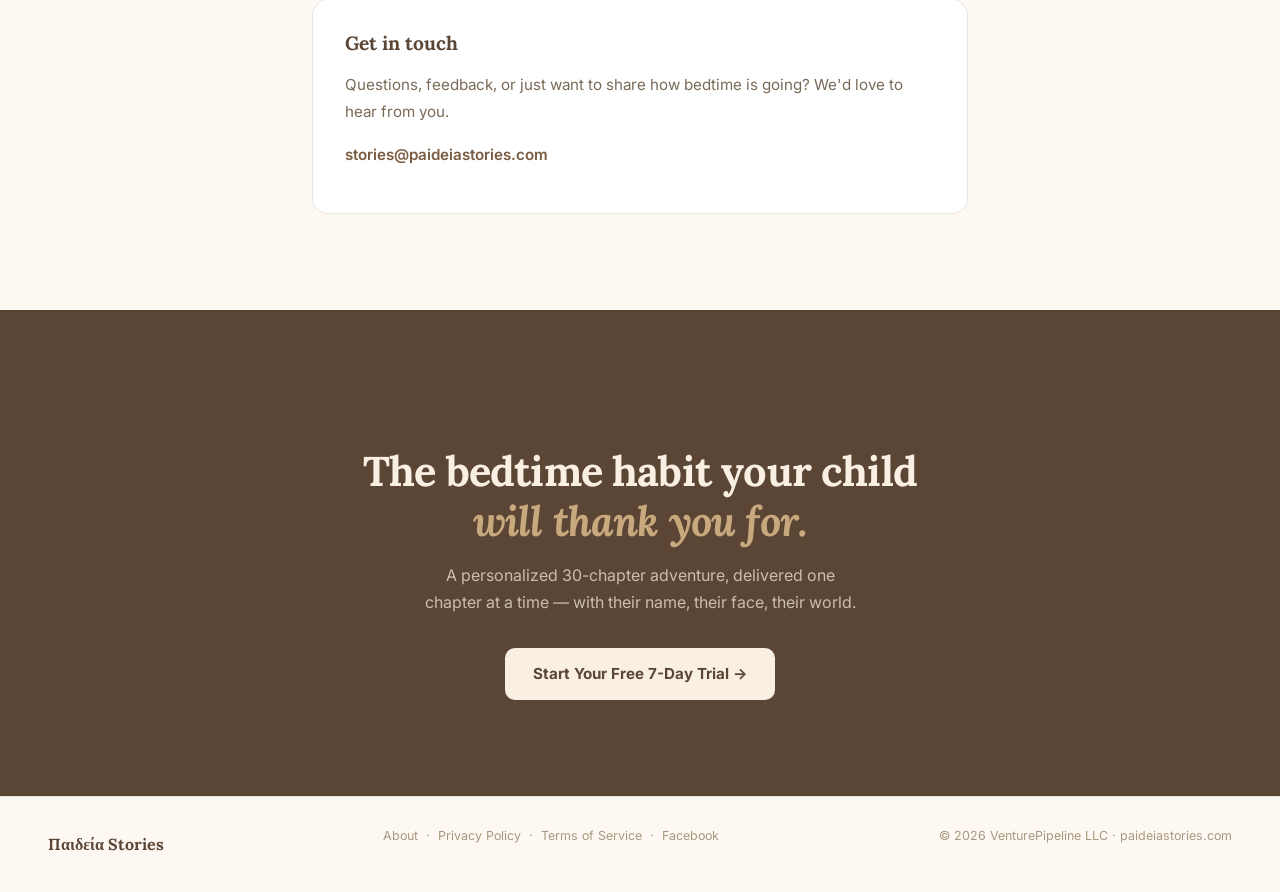
==== commit 1cd4b850: "refactor: shared CSS/JS, hamburger mobile nav, Facebook footer link — all pages" ====
--- a/about/index.html
+++ b/about/index.html
@@ -100,7 +100,7 @@
 
 <footer class="site-footer">
   <a href="/" class="footer-logo">Παιδεία Stories</a>
-  <p><a href="/about/" style="color:inherit;text-decoration:none">About</a><span style="margin:0 .5rem">·</span><a href="/privacy/" style="color:inherit;text-decoration:none">Privacy Policy</a><span style="margin:0 .5rem">·</span><a href="/terms/" style="color:inherit;text-decoration:none">Terms of Service</a></p>
+  <p><a href="/about/" style="color:inherit;text-decoration:none">About</a><span style="margin:0 .5rem">·</span><a href="/privacy/" style="color:inherit;text-decoration:none">Privacy Policy</a><span style="margin:0 .5rem">·</span><a href="/terms/" style="color:inherit;text-decoration:none">Terms of Service</a><span style="margin:0 .5rem">·</span><a href="https://www.facebook.com/profile.php?id=61590463655828" target="_blank" rel="noopener noreferrer" style="color:inherit;text-decoration:none">Facebook</a></p>
   <p>© 2026 VenturePipeline LLC · paideiastories.com</p>
 </footer>
 </body>
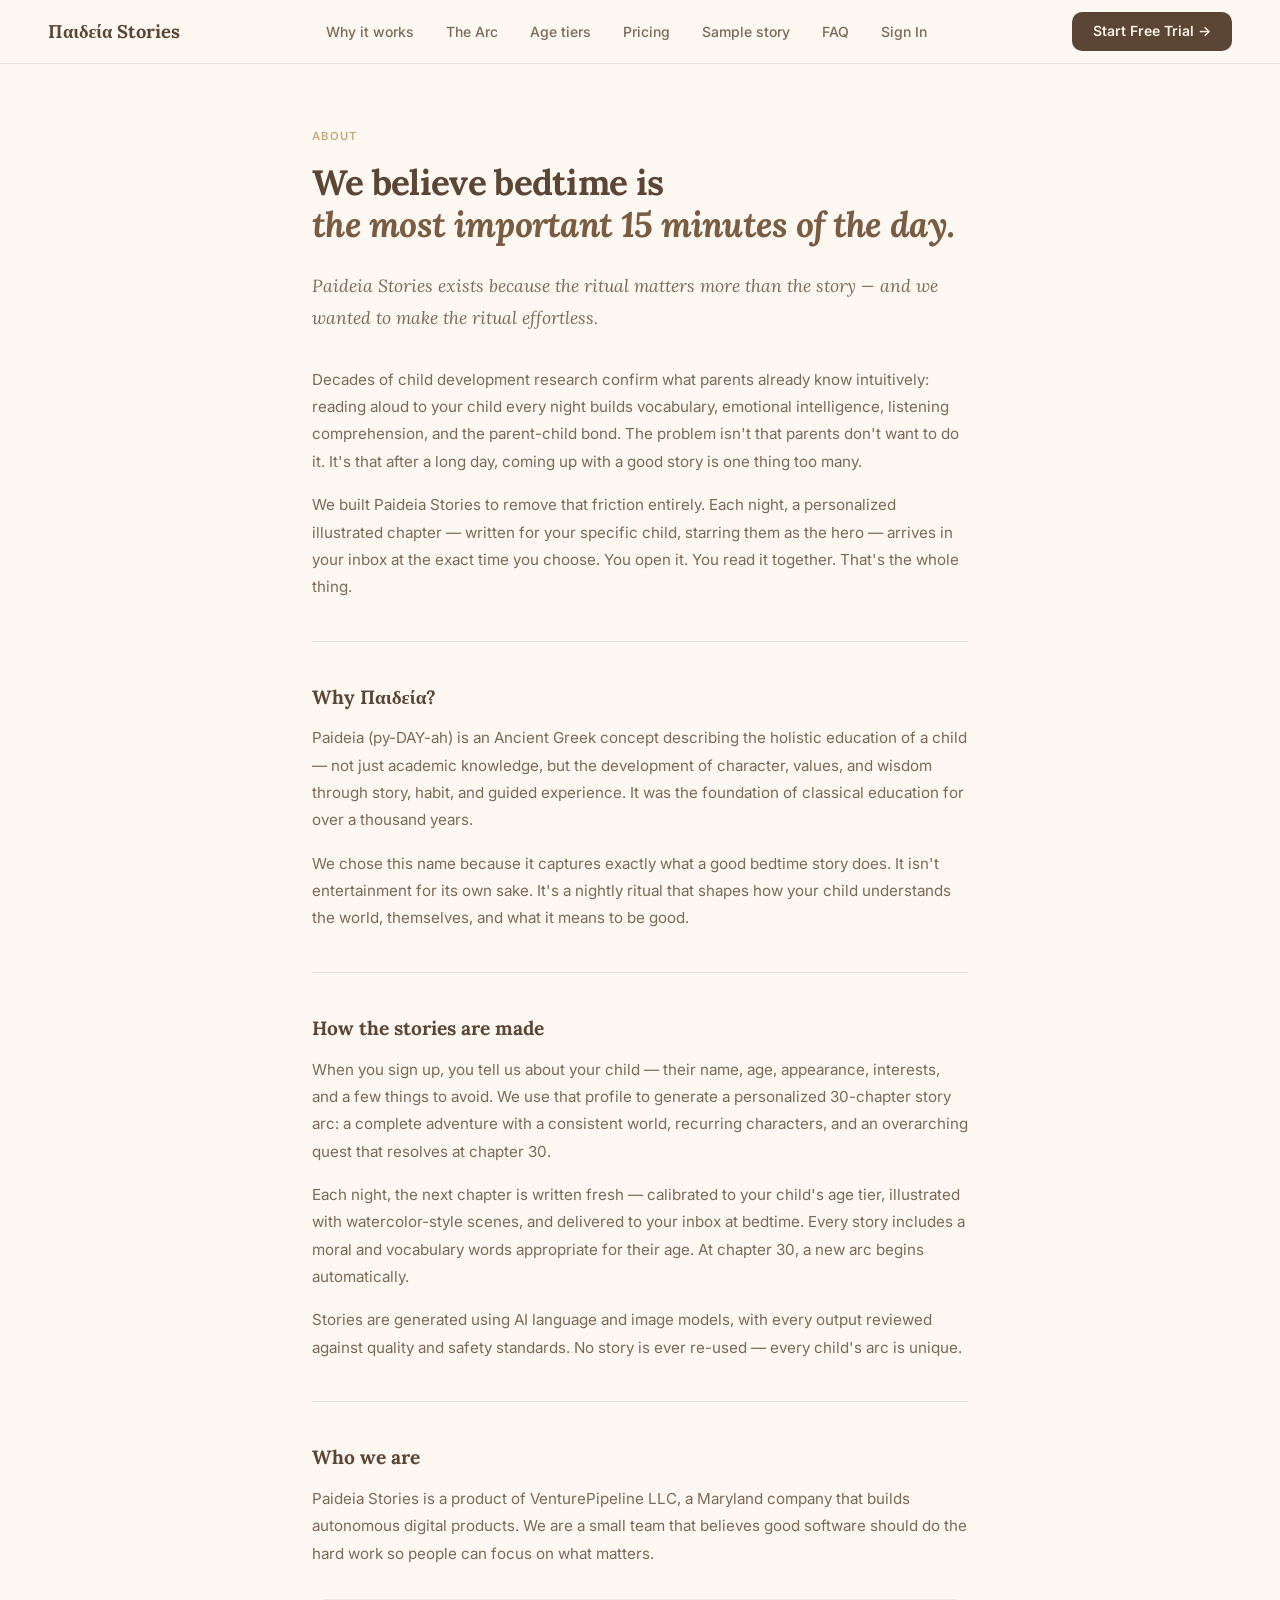
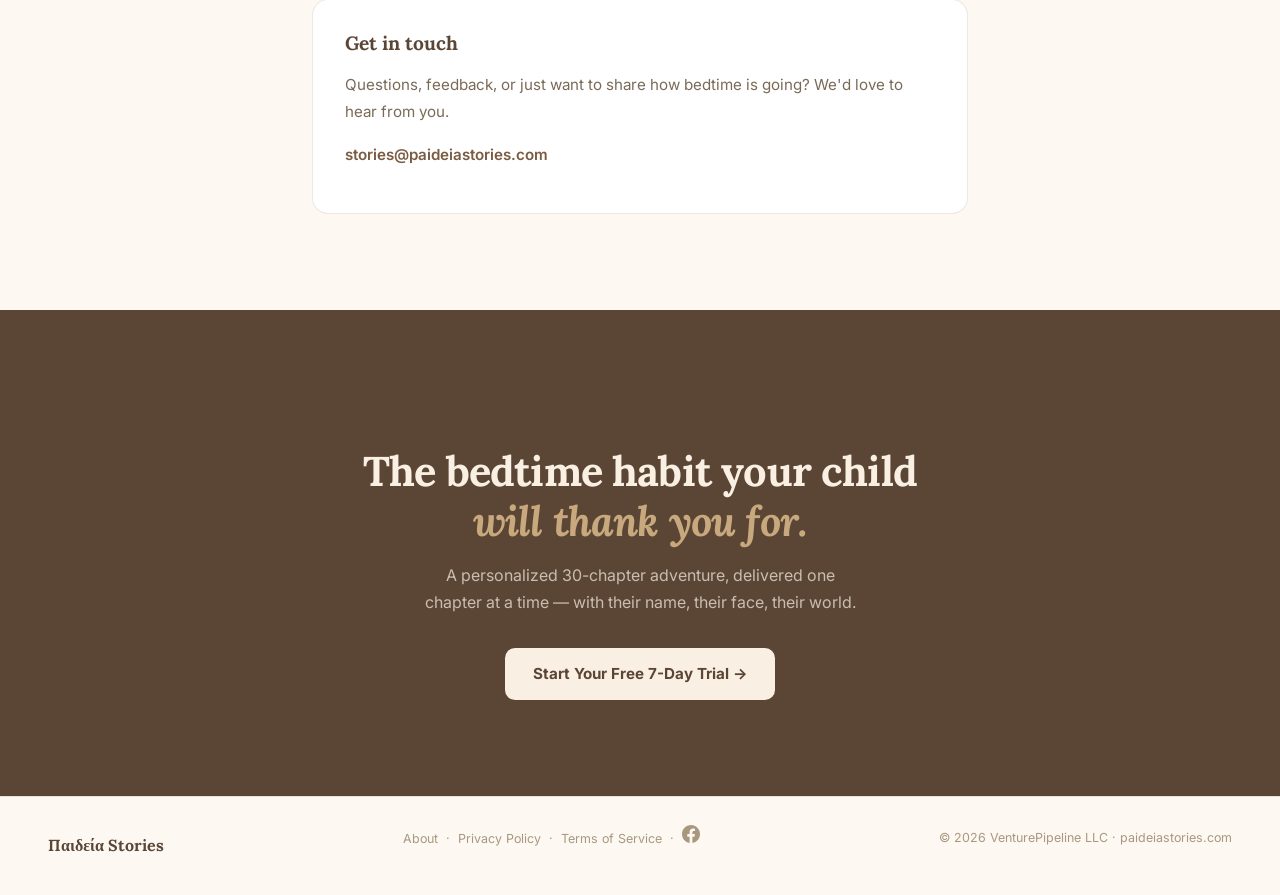
==== commit f6c9c517: "fix: restore correct index.html, all 11 pages verified" ====
--- a/about/index.html
+++ b/about/index.html
@@ -100,7 +100,7 @@
 
 <footer class="site-footer">
   <a href="/" class="footer-logo">Παιδεία Stories</a>
-  <p><a href="/about/" style="color:inherit;text-decoration:none">About</a><span style="margin:0 .5rem">·</span><a href="/privacy/" style="color:inherit;text-decoration:none">Privacy Policy</a><span style="margin:0 .5rem">·</span><a href="/terms/" style="color:inherit;text-decoration:none">Terms of Service</a><span style="margin:0 .5rem">·</span><a href="https://www.facebook.com/profile.php?id=61590463655828" target="_blank" rel="noopener noreferrer" style="color:inherit;text-decoration:none">Facebook</a></p>
+  <p><a href="/about/" style="color:inherit;text-decoration:none">About</a><span style="margin:0 .5rem">·</span><a href="/privacy/" style="color:inherit;text-decoration:none">Privacy Policy</a><span style="margin:0 .5rem">·</span><a href="/terms/" style="color:inherit;text-decoration:none">Terms of Service</a><span style="margin:0 .5rem">·</span><a href="https://www.facebook.com/profile.php?id=61590463655828" target="_blank" rel="noopener noreferrer" aria-label="Facebook" style="color:inherit;text-decoration:none;display:inline-flex;align-items:center"><svg xmlns="http://www.w3.org/2000/svg" width="18" height="18" viewBox="0 0 24 24" fill="currentColor"><path d="M24 12.073C24 5.405 18.627 0 12 0S0 5.405 0 12.073C0 18.1 4.388 23.094 10.125 24v-8.437H7.078v-3.49h3.047V9.41c0-3.025 1.791-4.697 4.533-4.697 1.312 0 2.686.236 2.686.236v2.97h-1.513c-1.491 0-1.956.93-1.956 1.886v2.268h3.328l-.532 3.49h-2.796V24C19.612 23.094 24 18.1 24 12.073z"/></svg></a></p>
   <p>© 2026 VenturePipeline LLC · paideiastories.com</p>
 </footer>
 </body>
